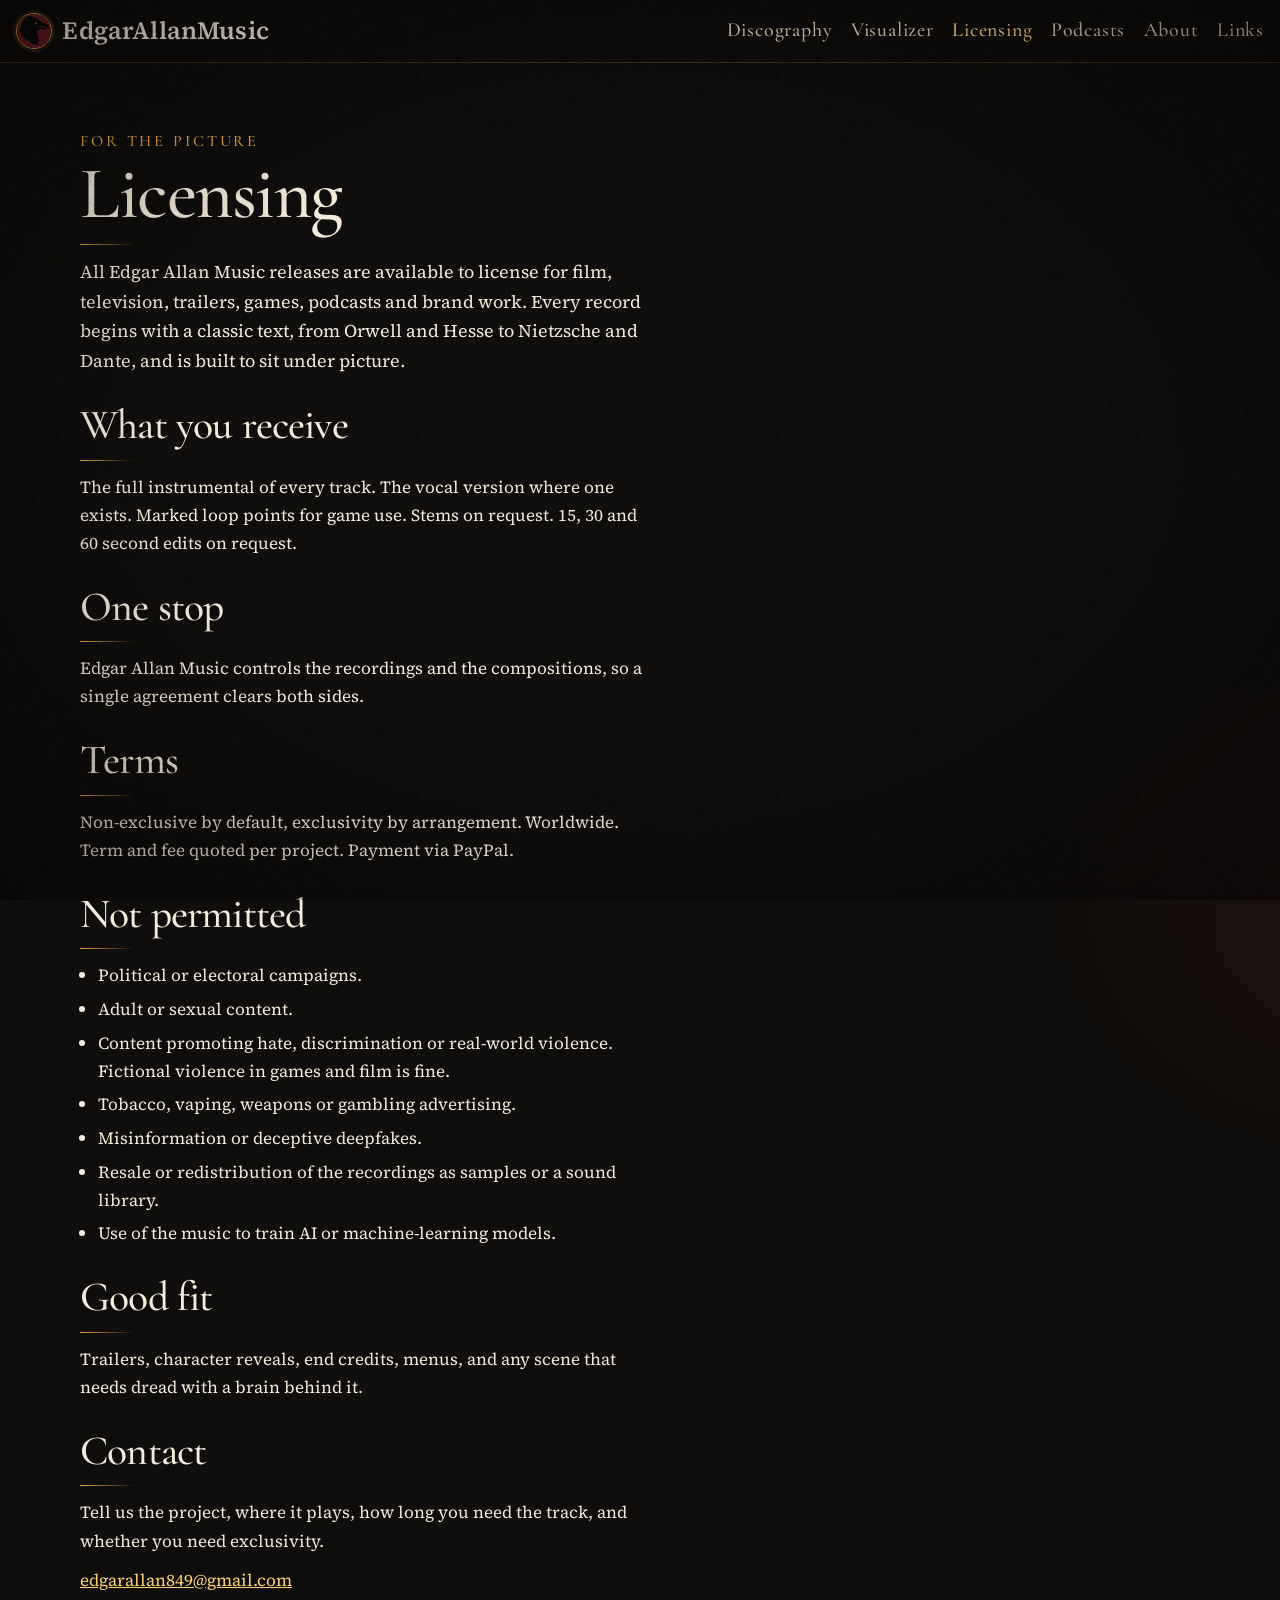
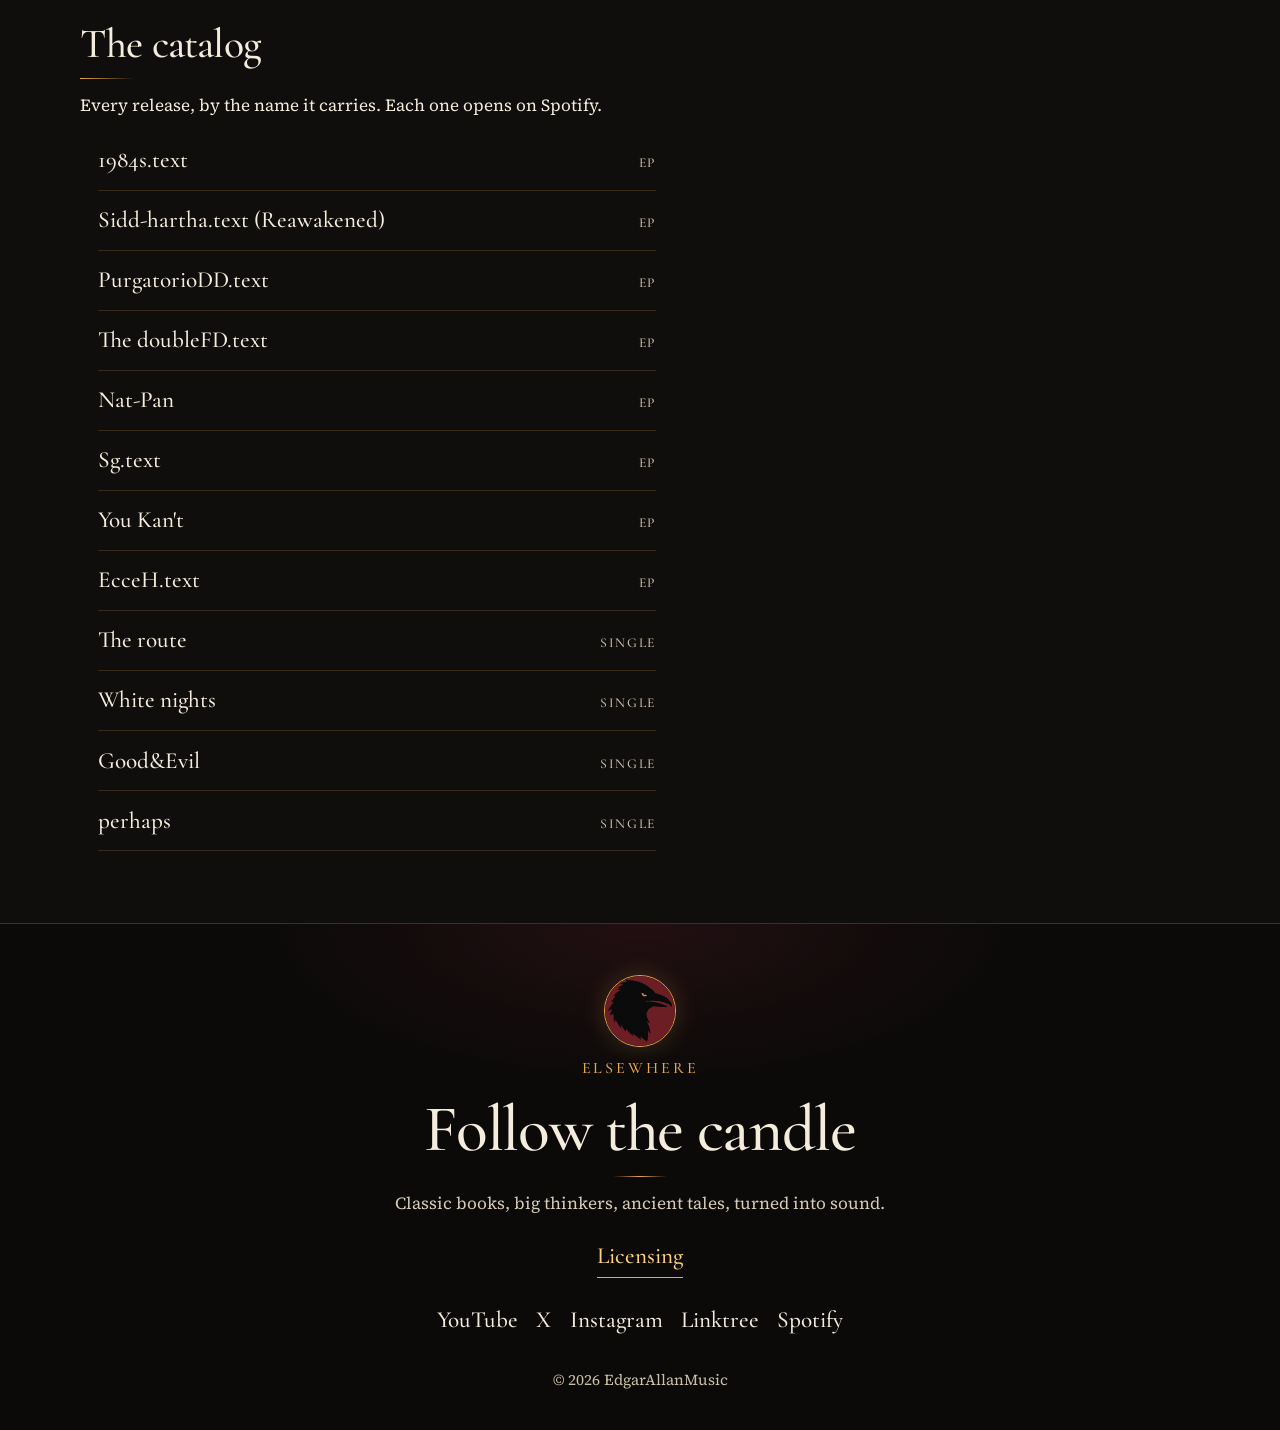
==== licensing/index.html @ a8f771af "Add a licensing page and the four confirmed Spotify albums. Nat-Pan, The route, Good&Evil, and perha" ====
<!DOCTYPE html>
<html lang="en">
<head>
  <meta charset="utf-8">
  <meta name="viewport" content="width=device-width, initial-scale=1">
  <title>Licensing — EdgarAllanMusic</title>
  <meta name="description" content="License Edgar Allan Music for film, television, trailers, games, podcasts, and brand work. One agreement clears the recording and the composition.">
  <meta name="theme-color" content="#100e0c">
  <meta name="color-scheme" content="dark">
  <link rel="canonical" href="https://edgarallanmusic.github.io/licensing/">
  <meta property="og:type" content="website">
  <meta property="og:locale" content="en_US">
  <meta property="og:site_name" content="EdgarAllanMusic">
  <meta property="og:url" content="https://edgarallanmusic.github.io/licensing/">
  <meta property="og:title" content="Licensing — EdgarAllanMusic">
  <meta property="og:description" content="License Edgar Allan Music for film, television, trailers, games, podcasts, and brand work.">
  <meta property="og:image" content="https://edgarallanmusic.github.io/assets/og.jpg">
  <meta property="og:image:width" content="1200">
  <meta property="og:image:height" content="630">
  <meta property="og:image:alt" content="A raven perched on old books beside a dripping candle, smoke curling through the dark.">
  <meta name="twitter:card" content="summary_large_image">
  <meta name="twitter:title" content="Licensing — EdgarAllanMusic">
  <meta name="twitter:description" content="License Edgar Allan Music for film, television, trailers, games, podcasts, and brand work.">
  <meta name="twitter:image" content="https://edgarallanmusic.github.io/assets/og.jpg">
  <link rel="icon" href="../favicon.ico" sizes="any">
  <link rel="icon" type="image/png" href="../assets/favicon-32.png" sizes="32x32">
  <link rel="apple-touch-icon" href="../assets/apple-touch-icon.png">
  <link rel="stylesheet" href="../css/styles.css">
  <link rel="stylesheet" href="../css/cursor.css">
  <link rel="stylesheet" href="../css/transition.css">
</head>
<body>
  <a class="skip" href="#content">Skip to content</a>
  <header class="site-header">
    <a class="brand" href="../index.html">
      <img src="../assets/raven-seal-128.png" width="36" height="36" alt="">
      <span>EdgarAllanMusic</span>
    </a>
    <button class="nav-toggle" type="button" aria-expanded="false" aria-controls="site-nav">
      <span class="sr-only">Open menu</span>
      <span class="bars" aria-hidden="true"></span>
    </button>
    <nav id="site-nav" class="site-nav" aria-label="Primary">
      <a href="../index.html#discography">Discography</a>
      <a href="../visualizer/">Visualizer</a>
      <a href="./" aria-current="page">Licensing</a>
      <a href="../index.html#podcasts">Podcasts</a>
      <a href="../index.html#about">About</a>
      <a href="../index.html#links">Links</a>
    </nav>
  </header>

  <main id="content">
    <section class="section">
      <div class="wrap prose">
        <p class="kicker">For the picture</p>
        <h1>Licensing</h1>
        <p class="lede">All Edgar Allan Music releases are available to license for film, television, trailers, games, podcasts and brand work. Every record begins with a classic text, from Orwell and Hesse to Nietzsche and Dante, and is built to sit under picture.</p>

        <h2>What you receive</h2>
        <p>The full instrumental of every track. The vocal version where one exists. Marked loop points for game use. Stems on request. 15, 30 and 60 second edits on request.</p>

        <h2>One stop</h2>
        <p>Edgar Allan Music controls the recordings and the compositions, so a single agreement clears both sides.</p>

        <h2>Terms</h2>
        <p>Non-exclusive by default, exclusivity by arrangement. Worldwide. Term and fee quoted per project. Payment via PayPal.</p>

        <h2>Not permitted</h2>
        <ul>
          <li>Political or electoral campaigns.</li>
          <li>Adult or sexual content.</li>
          <li>Content promoting hate, discrimination or real-world violence. Fictional violence in games and film is fine.</li>
          <li>Tobacco, vaping, weapons or gambling advertising.</li>
          <li>Misinformation or deceptive deepfakes.</li>
          <li>Resale or redistribution of the recordings as samples or a sound library.</li>
          <li>Use of the music to train AI or machine-learning models.</li>
        </ul>

        <h2>Good fit</h2>
        <p>Trailers, character reveals, end credits, menus, and any scene that needs dread with a brain behind it.</p>

        <h2>Contact</h2>
        <p>Tell us the project, where it plays, how long you need the track, and whether you need exclusivity.</p>
        <p><a href="mailto:edgarallan849@gmail.com?subject=Licensing%20inquiry">edgarallan849@gmail.com</a></p>

        <h2>The catalog</h2>
        <p>Every release, by the name it carries. Each one opens on Spotify.</p>
        <div id="license-catalog">
          <p class="loading">Opening the catalog…</p>
        </div>
      </div>
    </section>
  </main>

  <footer class="site-footer" id="links">
    <img class="footer-seal" src="../assets/raven-seal-128.png" width="72" height="72" alt="">
    <p class="kicker">Elsewhere</p>
    <h2>Follow the candle</h2>
    <p class="footer-tag">Classic books, big thinkers, ancient tales, turned into sound.</p>
    <nav class="footer-nav" aria-label="Site">
      <a href="./" aria-current="page">Licensing</a>
    </nav>
    <nav aria-label="Social links">
      <ul class="socials">
        <li><a href="https://www.youtube.com/@EdgarAllanMusic9" target="_blank" rel="noopener noreferrer">YouTube<span class="sr-only"> (opens in a new tab)</span></a></li>
        <li><a href="https://x.com/EdgarAllanMusic" target="_blank" rel="noopener noreferrer">X<span class="sr-only"> (opens in a new tab)</span></a></li>
        <li><a href="https://www.instagram.com/edgarallanmusic" target="_blank" rel="noopener noreferrer">Instagram<span class="sr-only"> (opens in a new tab)</span></a></li>
        <li><a href="https://linktr.ee/EdgarAllanMusic" target="_blank" rel="noopener noreferrer">Linktree<span class="sr-only"> (opens in a new tab)</span></a></li>
        <li><a href="https://open.spotify.com/artist/6aLrzuqJKxnbfmDIxSzcDb" target="_blank" rel="noopener noreferrer">Spotify<span class="sr-only"> (opens in a new tab)</span></a></li>
      </ul>
    </nav>
    <p class="colophon">© 2026 EdgarAllanMusic</p>
  </footer>
  <script src="../js/main.js"></script>
  <script src="../js/licensing.js"></script>
  <script src="../js/cursor.js"></script>
  <script src="../js/transition.js"></script>
</body>
</html>
---- css/styles.css ----
/* EdgarAllanMusic — candlelit manuscript.
   Carbon, cream, amber, wine. */

@font-face {
  font-family: "Cormorant Garamond";
  font-style: normal;
  font-weight: 500;
  font-display: swap;
  src: url("../assets/fonts/cormorant-garamond-500.woff2") format("woff2");
}

@font-face {
  font-family: "Cormorant Garamond";
  font-style: normal;
  font-weight: 600;
  font-display: swap;
  src: url("../assets/fonts/cormorant-garamond-600.woff2") format("woff2");
}

@font-face {
  font-family: "Cormorant Garamond";
  font-style: italic;
  font-weight: 500;
  font-display: swap;
  src: url("../assets/fonts/cormorant-garamond-500-italic.woff2") format("woff2");
}

@font-face {
  font-family: "Source Serif 4";
  font-style: normal;
  font-weight: 400;
  font-display: swap;
  src: url("../assets/fonts/source-serif-4-400.woff2") format("woff2");
}

@font-face {
  font-family: "Source Serif 4";
  font-style: normal;
  font-weight: 600;
  font-display: swap;
  src: url("../assets/fonts/source-serif-4-600.woff2") format("woff2");
}

:root {
  --carbon: #100e0c;
  --carbon-2: #171410;
  --ink: #070605;
  --cream: #f4ecdc;
  --cream-dim: #d8ccb6;
  --parchment: #cbbfa6;
  --amber: #e8a84a;
  --amber-hot: #ffd27a;
  --amber-deep: #a86b22;
  --wine: #7a2433;
  --wine-deep: #4c121c;
  --line: rgba(244, 236, 220, 0.14);
  --serif: "Source Serif 4", Palatino, "Palatino Linotype", "Book Antiqua", Georgia, serif;
  --display: "Cormorant Garamond", Palatino, "Palatino Linotype", Georgia, serif;
  --wrap: min(1120px, calc(100% - 2rem));
}

*,
*::before,
*::after {
  box-sizing: border-box;
}

html {
  scroll-behavior: smooth;
  color-scheme: dark;
}

body {
  margin: 0;
  min-height: 100vh;
  background:
    radial-gradient(900px 480px at 0% -10%, rgba(232, 168, 74, 0.09), transparent 55%),
    radial-gradient(720px 520px at 110% 30%, rgba(122, 36, 51, 0.16), transparent 50%),
    var(--carbon);
  color: var(--cream);
  font-family: var(--serif);
  font-size: 1.0625rem;
  line-height: 1.65;
}

body::before {
  content: "";
  position: fixed;
  inset: 0;
  pointer-events: none;
  z-index: 40;
  opacity: 0.14;
  mix-blend-mode: overlay;
  background-image: url("../assets/grain.png");
  background-size: 180px 180px;
}

body::after {
  content: "";
  position: fixed;
  inset: 0;
  pointer-events: none;
  z-index: 39;
  background: radial-gradient(ellipse at center, transparent 52%, rgba(0, 0, 0, 0.45) 100%);
}

img {
  max-width: 100%;
  height: auto;
}

a {
  color: var(--amber-hot);
}

a:hover {
  color: var(--cream);
}

:focus-visible {
  outline: 2px solid var(--amber-hot);
  outline-offset: 3px;
}

::selection {
  background: var(--wine);
  color: var(--cream);
}

.skip {
  position: absolute;
  left: 0.75rem;
  top: -4rem;
  z-index: 60;
  background: var(--amber);
  color: var(--ink);
  padding: 0.6rem 0.9rem;
  text-decoration: none;
}

.skip:focus {
  top: 0.75rem;
}

.sr-only {
  position: absolute;
  width: 1px;
  height: 1px;
  padding: 0;
  margin: -1px;
  overflow: hidden;
  clip: rect(0, 0, 0, 0);
  white-space: nowrap;
  border: 0;
}

.wrap {
  width: var(--wrap);
  margin-inline: auto;
}

.site-header {
  position: sticky;
  top: 0;
  z-index: 20;
  display: flex;
  flex-wrap: wrap;
  align-items: center;
  justify-content: space-between;
  gap: 0.4rem 1rem;
  padding: 0.7rem 1rem;
  background: rgba(16, 14, 12, 0.92);
  border-bottom: 1px solid rgba(232, 168, 74, 0.22);
  backdrop-filter: blur(12px);
}

.brand {
  display: flex;
  align-items: center;
  gap: 0.65rem;
  min-width: 0;
  color: var(--cream);
  text-decoration: none;
  font-family: var(--display);
  font-weight: 600;
  letter-spacing: 0.01em;
}

.brand span {
  font-size: 1.28rem;
  line-height: 1;
  white-space: nowrap;
}

.brand img {
  width: 36px;
  height: 36px;
  border-radius: 50%;
  object-fit: cover;
  border: 1px solid var(--amber);
  box-shadow: 0 0 0 3px rgba(232, 168, 74, 0.12);
}

.nav-toggle {
  display: inline-flex;
  align-items: center;
  justify-content: center;
  width: 44px;
  height: 44px;
  padding: 0;
  border: 1px solid var(--line);
  background: transparent;
  color: var(--cream);
}

.bars,
.bars::before,
.bars::after {
  display: block;
  width: 18px;
  height: 1px;
  background: var(--cream);
  position: relative;
}

.bars::before,
.bars::after {
  content: "";
  position: absolute;
  left: 0;
}

.bars::before {
  top: -6px;
}

.bars::after {
  top: 6px;
}

.site-nav {
  display: none;
  width: 100%;
  flex-direction: column;
  gap: 0.15rem;
  padding: 0.2rem 0 0.55rem;
}

.site-nav.is-open {
  display: flex;
}

.site-nav a {
  color: var(--cream-dim);
  text-decoration: none;
  font-family: var(--display);
  font-size: 1.35rem;
  letter-spacing: 0.04em;
  padding: 0.45rem 0.15rem;
  min-height: 44px;
  display: flex;
  align-items: center;
}

.site-nav a:hover,
.site-nav a:focus-visible,
.site-nav a[aria-current="page"] {
  color: var(--amber-hot);
}

.hero-frame {
  position: relative;
  overflow: hidden;
  background: var(--ink);
}

.hero-frame img {
  display: block;
  width: 100%;
  height: auto;
}

.hero-glow {
  position: absolute;
  left: 5%;
  top: 26%;
  width: 22%;
  aspect-ratio: 1;
  border-radius: 50%;
  pointer-events: none;
  background: radial-gradient(circle, rgba(255, 214, 130, 0.8) 0%, rgba(232, 150, 50, 0.28) 34%, rgba(232, 120, 40, 0) 70%);
  filter: blur(8px);
  mix-blend-mode: screen;
  animation: flicker 4.8s ease-in-out infinite;
}

@keyframes flicker {
  0%,
  100% {
    opacity: 0.38;
  }
  18% {
    opacity: 0.75;
  }
  33% {
    opacity: 0.42;
  }
  51% {
    opacity: 0.9;
  }
  68% {
    opacity: 0.4;
  }
  84% {
    opacity: 0.72;
  }
}

.hero-copy {
  text-align: center;
  padding: 1.8rem 1.25rem 2.6rem;
}

.hero-copy .eyebrow {
  margin: 0 0 0.45rem;
  font-family: var(--display);
  letter-spacing: 0.22em;
  text-transform: uppercase;
  color: var(--amber);
  font-size: 0.95rem;
}

.hero h1 {
  margin: 0;
  font-family: var(--display);
  font-weight: 500;
  font-size: clamp(2.5rem, 12vw, 5.75rem);
  line-height: 0.88;
  letter-spacing: -0.03em;
}

.hero h1 span {
  display: block;
  margin-top: 0.18em;
  font-style: italic;
  font-weight: 500;
  font-size: 0.42em;
  letter-spacing: 0.28em;
  text-transform: uppercase;
  color: var(--amber-hot);
}

.tagline {
  margin: 1rem auto 0;
  max-width: 34rem;
  color: var(--cream-dim);
  font-size: 1.12rem;
}

.hero-actions {
  display: flex;
  flex-wrap: wrap;
  justify-content: center;
  gap: 0.65rem;
  margin-top: 1.35rem;
}

.section {
  padding: 3.4rem 0 0.5rem;
  scroll-margin-top: 5rem;
}

.kicker {
  margin: 0 0 0.35rem;
  color: var(--amber);
  font-family: var(--display);
  font-size: 1rem;
  letter-spacing: 0.18em;
  text-transform: uppercase;
}

h1,
h2,
h3,
h4 {
  font-family: var(--display);
  font-weight: 500;
  line-height: 1.05;
  letter-spacing: -0.02em;
  color: var(--cream);
}

h1 {
  margin: 0 0 0.75rem;
  font-size: clamp(2.8rem, 7vw, 4.6rem);
}

h2 {
  margin: 0 0 0.75rem;
  font-size: clamp(2.4rem, 6vw, 4.1rem);
}

.prose h2 {
  margin-top: 1.8rem;
  font-size: clamp(1.8rem, 4vw, 2.6rem);
}

.prose ul {
  margin: 0.7rem 0 0;
  padding: 0 0 0 1.15rem;
  max-width: 64ch;
  color: var(--cream);
}

.prose li {
  margin: 0.35rem 0;
}

h1::after,
h2::after {
  content: "";
  display: block;
  width: 3.4rem;
  height: 1px;
  margin-top: 0.75rem;
  background: linear-gradient(90deg, var(--amber), transparent);
}

.hero h1::after,
.page-404 h1::after {
  content: none;
}

.lede,
.prose p,
.fine {
  max-width: 64ch;
}

.lede {
  margin: 0.2rem 0 0;
  color: var(--cream);
  font-size: 1.12rem;
}

.fine {
  margin: 0.8rem 0 0;
  color: var(--cream-dim);
}

.loading {
  margin: 1.4rem 0;
  color: var(--parchment);
  font-style: italic;
}

.featured {
  display: grid;
  gap: 1.1rem;
  margin: 1.6rem 0 2.2rem;
  padding: 1.15rem 1.1rem 1.2rem;
  border: 1px solid rgba(232, 168, 74, 0.32);
  background:
    radial-gradient(400px 180px at 0% 0%, rgba(232, 168, 74, 0.1), transparent 70%),
    rgba(255, 246, 230, 0.03);
  box-shadow: 0 16px 40px rgba(0, 0, 0, 0.28);
}

.featured h3 {
  margin: 0.15rem 0 0.45rem;
  font-size: clamp(2rem, 4vw, 2.8rem);
}

.featured p {
  margin: 0;
  color: var(--cream-dim);
}

.group-label {
  margin: 1.6rem 0 0.8rem;
  font-family: var(--display);
  font-size: 1.7rem;
  font-weight: 500;
  letter-spacing: 0.08em;
  text-transform: uppercase;
  color: var(--cream);
}

.cards {
  list-style: none;
  margin: 0;
  padding: 0;
  display: grid;
  gap: 0.95rem;
}

.cards > li {
  display: flex;
}

.card {
  display: flex;
  flex-direction: column;
  flex: 1;
  height: 100%;
  position: relative;
  padding: 1.15rem 1.1rem 1.15rem;
  background: linear-gradient(180deg, rgba(255, 246, 230, 0.045), rgba(255, 246, 230, 0.02));
  border: 1px solid var(--line);
  box-shadow: 0 12px 32px rgba(0, 0, 0, 0.28);
}

.card::before {
  content: "";
  position: absolute;
  left: 0;
  right: 0;
  top: 0;
  height: 2px;
  background: linear-gradient(90deg, transparent, var(--amber), var(--wine), transparent);
}

.card:hover {
  border-color: rgba(232, 168, 74, 0.55);
  transform: translateY(-3px);
}

.card-top {
  display: flex;
  align-items: center;
  gap: 0.6rem;
  margin: 0;
}

.format {
  display: inline-block;
  background: var(--wine-deep);
  color: var(--cream);
  border: 1px solid rgba(232, 168, 74, 0.28);
  font-family: var(--display);
  font-size: 0.78rem;
  letter-spacing: 0.16em;
  text-transform: uppercase;
  padding: 0.12rem 0.45rem;
}

.year {
  color: var(--parchment);
  font-family: var(--display);
  letter-spacing: 0.12em;
  font-size: 0.95rem;
}

.card h3 {
  margin: 0.45rem 0 0.35rem;
  font-size: clamp(1.7rem, 2.4vw, 2.15rem);
}

.origin {
  margin: 0;
  color: var(--cream-dim);
}

.origin strong {
  color: var(--cream);
  font-weight: 600;
}

.genre {
  display: inline-block;
  margin: 0.55rem 0 0;
  color: var(--amber-hot);
  font-family: var(--display);
  font-size: 1.05rem;
  letter-spacing: 0.08em;
  font-variant: small-caps;
}

.summary {
  margin: 0.75rem 0 0;
  color: var(--cream);
}

.actions {
  display: flex;
  flex-wrap: wrap;
  gap: 0.5rem;
  margin-top: auto;
  padding-top: 1.05rem;
}

.btn {
  display: inline-flex;
  align-items: center;
  justify-content: center;
  min-height: 44px;
  padding: 0.55rem 1.05rem;
  border-radius: 999px;
  border: 1px solid transparent;
  background: transparent;
  color: var(--cream);
  font-family: var(--serif);
  font-size: 1rem;
  line-height: 1.2;
  text-decoration: none;
}

.btn-amber {
  background: linear-gradient(180deg, #f2c98a, #d3923a);
  color: #1a1208;
  border-color: #a86b22;
}

.btn-amber:hover,
.btn-amber:focus-visible {
  color: #1a1208;
  background: linear-gradient(180deg, #ffe0a8, #e0a44a);
}

.btn-ghost {
  border-color: rgba(244, 236, 220, 0.32);
}

.btn-ghost:hover,
.btn-ghost:focus-visible {
  border-color: var(--amber);
  color: var(--amber-hot);
}

.editions {
  list-style: none;
  margin: 0.75rem 0 0;
  padding: 0;
}

.editions a {
  text-underline-offset: 0.18em;
}

.placeholder {
  margin: 1rem 0 0;
  padding: 0.75rem 0.8rem;
  border: 1px dashed rgba(232, 168, 74, 0.6);
  color: var(--cream-dim);
}

.placeholder strong {
  color: var(--amber-hot);
  font-family: var(--display);
  font-weight: 600;
  letter-spacing: 0.14em;
  text-transform: uppercase;
  font-size: 0.92rem;
}

.embed-panel iframe {
  display: block;
  width: 100%;
  border: 0;
  border-radius: 12px;
}

.embed-panel:not([hidden]) {
  margin-top: 0.9rem;
}

.band {
  margin: 0;
}

.band img {
  display: block;
  width: 100%;
  height: auto;
  border-top: 1px solid rgba(232, 168, 74, 0.2);
  border-bottom: 1px solid rgba(232, 168, 74, 0.2);
}

.band figcaption {
  width: var(--wrap);
  margin: 0.7rem auto 0;
  color: var(--parchment);
  font-family: var(--display);
  font-style: italic;
  font-size: 1.2rem;
}

.podcast-layout {
  display: grid;
  gap: 1.2rem;
  margin-top: 1.3rem;
}

.episode-list {
  list-style: none;
  margin: 0.8rem 0 0;
  padding: 0;
  display: grid;
  gap: 0.55rem;
}

.episode-list a {
  color: var(--cream);
  text-decoration: none;
  display: flex;
  min-height: 44px;
  align-items: center;
  justify-content: space-between;
  gap: 1rem;
  padding: 0.55rem 0.75rem;
  border: 1px solid var(--line);
}

.episode-list a:hover,
.episode-list a:focus-visible {
  border-color: rgba(232, 168, 74, 0.55);
  color: var(--amber-hot);
}

.episode-list small {
  color: var(--parchment);
  letter-spacing: 0.08em;
  text-transform: uppercase;
  font-family: var(--display);
  font-size: 0.85rem;
}

.about-grid {
  display: grid;
  gap: 0.4rem;
}

.prose h3 {
  margin: 1.6rem 0 0.4rem;
  font-size: 2rem;
}

.prose p {
  margin: 0.7rem 0 0;
}

.drop::first-letter {
  font-family: var(--display);
  font-weight: 600;
  float: left;
  font-size: 3.5rem;
  line-height: 0.8;
  padding: 0.12rem 0.4rem 0 0;
  color: var(--amber-hot);
}

.site-footer {
  margin-top: 4rem;
  padding: 3.2rem 1.15rem 2.4rem;
  text-align: center;
  border-top: 1px solid rgba(232, 168, 74, 0.24);
  background:
    radial-gradient(520px 220px at 50% 0%, rgba(122, 36, 51, 0.2), transparent 70%),
    #0c0a09;
  scroll-margin-top: 5rem;
}

.footer-seal {
  width: 72px;
  height: 72px;
  border-radius: 50%;
  object-fit: cover;
  border: 1px solid var(--amber);
  box-shadow: 0 0 24px rgba(232, 168, 74, 0.2);
}

.site-footer h2 {
  margin-top: 0.8rem;
}

.site-footer h2::after {
  margin-inline: auto;
  background: linear-gradient(90deg, transparent, var(--amber), transparent);
}

.footer-tag {
  margin: 0.4rem auto 0;
  max-width: 36rem;
  color: var(--cream-dim);
}

.footer-nav {
  margin-top: 1.1rem;
}

.footer-nav a {
  color: var(--cream);
  text-decoration: none;
  font-family: var(--display);
  font-size: 1.45rem;
  min-height: 44px;
  display: inline-flex;
  align-items: center;
  border-bottom: 1px solid transparent;
}

.footer-nav a:hover,
.footer-nav a:focus-visible,
.footer-nav a[aria-current="page"] {
  color: var(--amber-hot);
  border-bottom-color: var(--amber);
}

.license-list {
  margin: 0.4rem 0 0;
  padding: 0;
  list-style: none;
}

.license-list li {
  margin: 0;
  border-bottom: 1px solid rgba(232, 168, 74, 0.18);
}

.license-list a {
  display: flex;
  align-items: baseline;
  justify-content: space-between;
  gap: 1rem;
  min-height: 44px;
  padding: 0.65rem 0;
  color: var(--cream);
  text-decoration: none;
  font-family: var(--display);
  font-size: 1.45rem;
}

.license-list a:hover,
.license-list a:focus-visible {
  color: var(--amber-hot);
}

.license-list small {
  color: var(--parchment);
  font-family: var(--display);
  font-size: 0.85rem;
  letter-spacing: 0.12em;
  text-transform: uppercase;
}

.socials {
  display: flex;
  flex-wrap: wrap;
  justify-content: center;
  gap: 0.35rem 1.15rem;
  list-style: none;
  margin: 1.3rem 0 0;
  padding: 0;
}

.socials a {
  color: var(--cream);
  text-decoration: none;
  font-family: var(--display);
  font-size: 1.45rem;
  min-height: 44px;
  display: inline-flex;
  align-items: center;
  border-bottom: 1px solid transparent;
}

.socials a:hover,
.socials a:focus-visible {
  color: var(--amber-hot);
  border-bottom-color: var(--amber);
}

.colophon {
  margin: 1.5rem 0 0;
  color: var(--parchment);
  font-size: 0.95rem;
}

.catalog-error {
  margin-top: 1rem;
  padding: 0.8rem 0.9rem;
  border: 1px solid rgba(122, 36, 51, 0.8);
  color: var(--cream);
}

.page-404 .lost {
  padding: 0 0 3rem;
  text-align: center;
}

.lost-frame {
  position: relative;
  background: var(--ink);
}

.lost-frame img {
  display: block;
  width: 100%;
  height: auto;
}

.lost-num {
  position: absolute;
  inset: 0;
  display: grid;
  place-items: center;
  margin: 0;
  font-family: var(--display);
  font-weight: 500;
  font-size: clamp(4.5rem, 14vw, 8.5rem);
  letter-spacing: 0.12em;
  color: var(--cream);
  text-shadow: 0 0 28px rgba(232, 168, 74, 0.45);
}

.page-404 h1 {
  margin: 1.4rem auto 0.6rem;
  max-width: 18ch;
  font-family: var(--display);
  font-weight: 500;
  font-size: clamp(2.2rem, 6vw, 3.6rem);
  line-height: 1.05;
}

.page-404 .lost p {
  max-width: 38rem;
  margin: 0.4rem auto 1.2rem;
  color: var(--cream-dim);
}

@media (min-width: 800px) {
  .lost-frame img {
    width: 100%;
    height: 58vh;
    object-fit: cover;
    object-position: center;
  }
}

@media (min-width: 720px) {
  .brand span {
    font-size: 1.55rem;
  }

  .cards {
    grid-template-columns: 1fr 1fr;
  }
}

@media (min-width: 800px) {
  .nav-toggle {
    display: none;
  }

  .site-nav {
    display: flex;
    flex-direction: row;
    align-items: center;
    width: auto;
    gap: 0.3rem 1.15rem;
    padding: 0;
  }

  .site-nav a {
    min-height: 0;
    padding: 0.2rem 0;
    font-size: 1.25rem;
  }

  .hero {
    display: grid;
  }

  .hero-frame,
  .hero-copy {
    grid-area: 1 / 1;
  }

  .hero-copy {
    z-index: 2;
    place-self: center;
    width: min(44rem, 78%);
    padding: 1.6rem 1.4rem 1.8rem;
    background: radial-gradient(ellipse at center, rgba(8, 7, 6, 0.78) 0%, rgba(8, 7, 6, 0.5) 52%, rgba(8, 7, 6, 0) 76%);
  }

  .featured {
    grid-template-columns: minmax(0, 0.85fr) minmax(0, 1.15fr);
    align-items: center;
    gap: 1.5rem;
    padding: 1.4rem 1.4rem 1.4rem 1.7rem;
  }

  .podcast-layout {
    grid-template-columns: minmax(0, 0.9fr) minmax(0, 1.1fr);
    align-items: start;
    gap: 1.6rem;
  }
}

@media (min-width: 1040px) {
  .cards {
    grid-template-columns: 1fr 1fr 1fr;
  }
}

@media (prefers-reduced-motion: reduce) {
  html {
    scroll-behavior: auto;
  }

  .hero-glow {
    animation: none;
    opacity: 0.45;
  }

  .card:hover {
    transform: none;
  }
}

@media (forced-colors: active) {
  .btn,
  .card,
  .format,
  .placeholder,
  .episode-list a {
    border: 1px solid CanvasText;
  }

  .hero-glow,
  body::before,
  body::after {
    display: none;
  }
}
---- css/cursor.css ----
/* Candle-quill cursor. Hotspot is the flame tip (6, 4 on the 32px image).
   The image-set line is the 2x asset on dense screens. auto / pointer / text
   remain if the image cannot be used. */

html {
  cursor: url("../assets/cursor/flame-32.png") 6 4, auto;
  cursor: image-set(
    url("../assets/cursor/flame-32.png") 1x,
    url("../assets/cursor/flame-64.png") 2x
  ) 6 4, auto;
}

a[href],
a.btn,
button,
.btn,
.nav-toggle,
summary,
label,
[role="button"],
input[type="button"],
input[type="submit"],
input[type="reset"],
input[type="checkbox"],
input[type="radio"],
input[type="range"],
input[type="file"] {
  cursor: url("../assets/cursor/flame-hot-32.png") 6 4, pointer;
  cursor: image-set(
    url("../assets/cursor/flame-hot-32.png") 1x,
    url("../assets/cursor/flame-hot-64.png") 2x
  ) 6 4, pointer;
}

input:not([type="button"]):not([type="submit"]):not([type="reset"]):not([type="checkbox"]):not([type="radio"]):not([type="range"]):not([type="file"]):not([type="color"]):not([type="image"]),
textarea,
select,
[contenteditable="true"] {
  cursor: text;
}

html.cursor-hidden,
html.cursor-hidden * {
  cursor: none !important;
}

.ember {
  position: fixed;
  z-index: 2;
  width: 6px;
  height: 6px;
  margin: -3px 0 0 -3px;
  border-radius: 50%;
  pointer-events: none;
  background: radial-gradient(circle, #fff6e4 0%, #e8a84a 42%, rgba(232, 168, 74, 0) 72%);
  animation: ember-fade 680ms ease-out forwards;
}

@keyframes ember-fade {
  to {
    opacity: 0;
    transform: translate3d(0, -10px, 0) scale(0.35);
  }
}

@media (prefers-reduced-motion: reduce) {
  .ember {
    display: none;
    animation: none;
  }
}
---- css/transition.css ----
/* Cross-document passage between the house and the visualizer.
   Browsers that understand @view-transition run this on their own.
   js/transition.js covers the rest with the same timing. */

@view-transition {
  navigation: auto;
}

::view-transition-old(root) {
  animation: 820ms cubic-bezier(0.4, 0, 0.2, 1) vt-iris-out both;
}

::view-transition-new(root) {
  animation: 820ms cubic-bezier(0.4, 0, 0.2, 1) vt-iris-in both;
}

@keyframes vt-iris-out {
  0% {
    opacity: 1;
    clip-path: circle(140% at 14% 68%);
  }
  100% {
    opacity: 0.15;
    clip-path: circle(0% at 14% 68%);
    filter: sepia(0.35) brightness(0.55);
  }
}

@keyframes vt-iris-in {
  0% {
    opacity: 0.2;
    clip-path: circle(0% at 14% 68%);
    filter: sepia(0.45) brightness(1.35);
  }
  100% {
    opacity: 1;
    clip-path: circle(140% at 14% 68%);
    filter: none;
  }
}

.vt-fallback {
  position: fixed;
  inset: 0;
  z-index: 80;
  pointer-events: none;
  background:
    radial-gradient(circle at 14% 68%, rgba(255, 214, 140, 0.72), rgba(122, 36, 51, 0.45) 26%, rgba(8, 7, 6, 0.94) 62%);
  animation: vt-cover 780ms cubic-bezier(0.4, 0, 0.2, 1) forwards;
}

@keyframes vt-cover {
  from { opacity: 0; }
  to { opacity: 1; }
}

.vt-fallback.is-reduced {
  background: #0b0a09;
  animation-duration: 180ms;
}

@media (prefers-reduced-motion: reduce) {
  ::view-transition-old(root) {
    animation: 180ms linear vt-fade-out both;
  }
  ::view-transition-new(root) {
    animation: 180ms linear vt-fade-in both;
  }
}

@keyframes vt-fade-out {
  to { opacity: 0; }
}

@keyframes vt-fade-in {
  from { opacity: 0; }
  to { opacity: 1; }
}
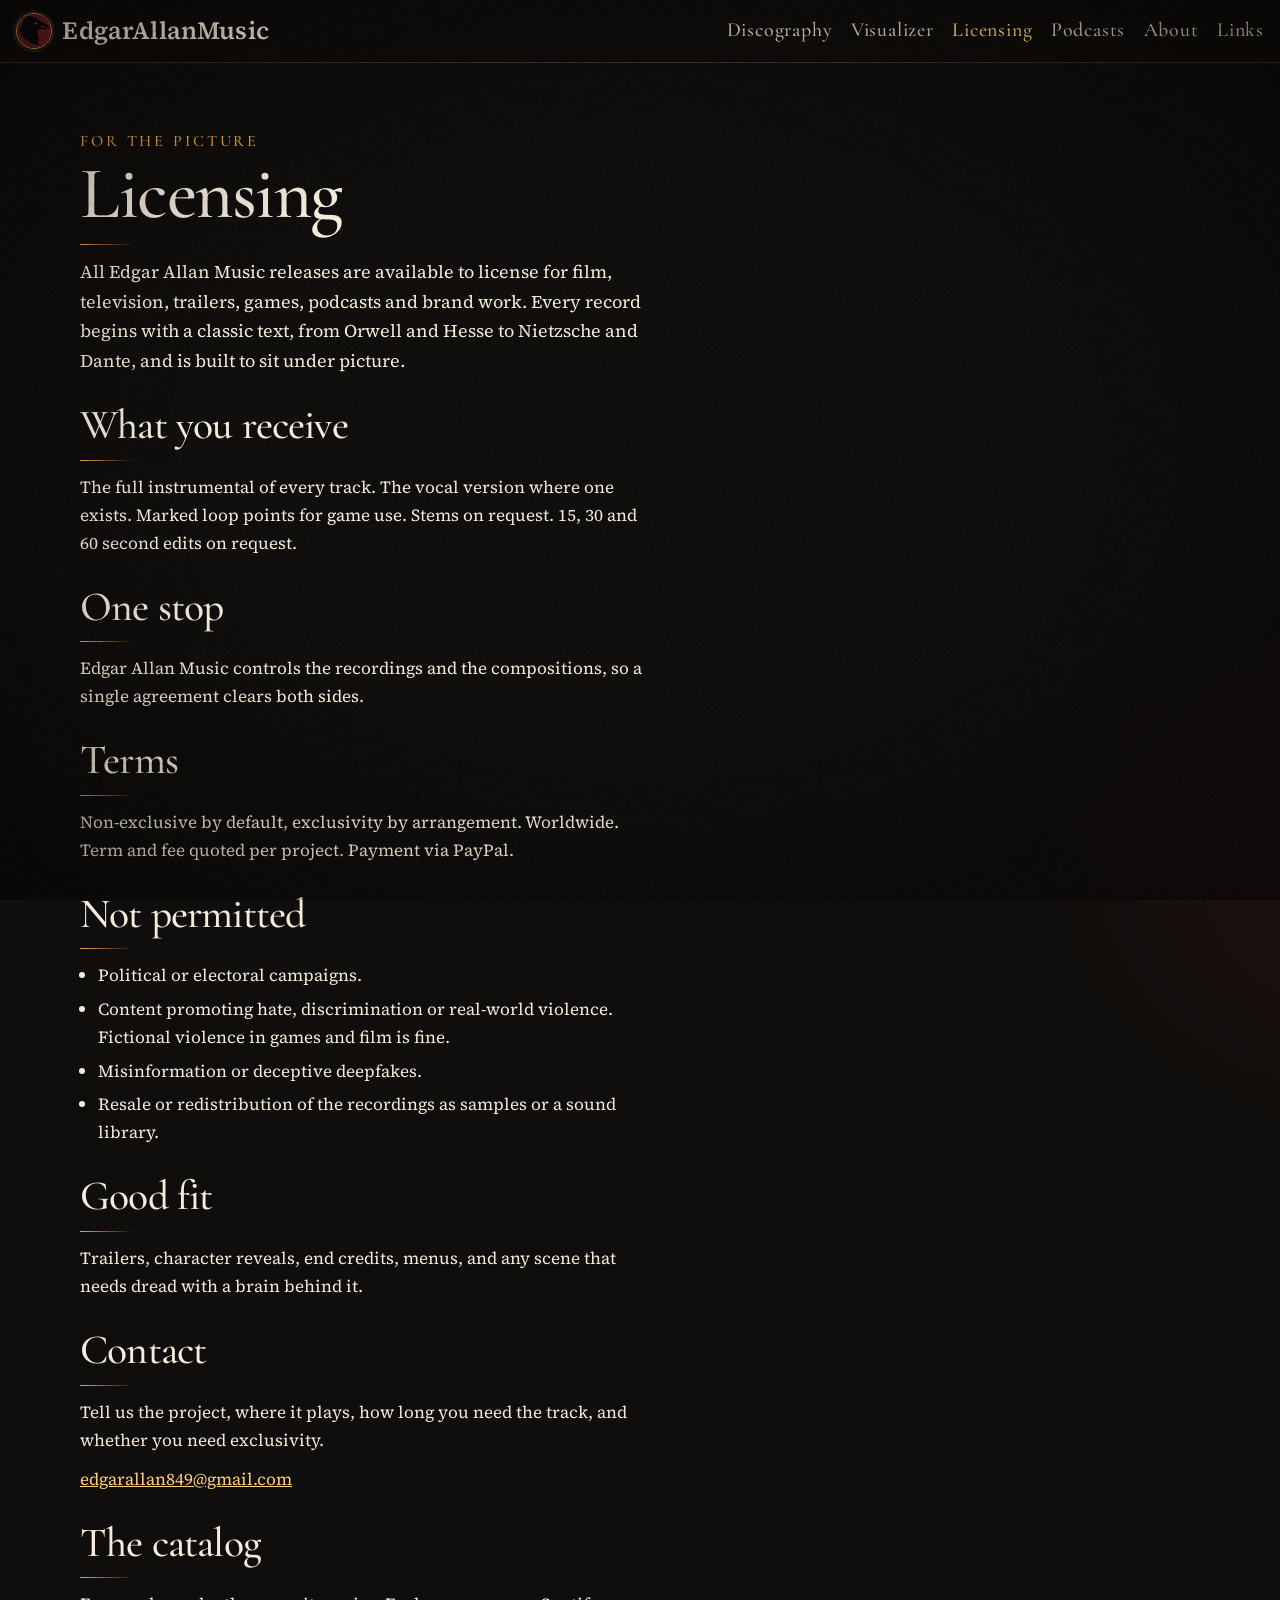
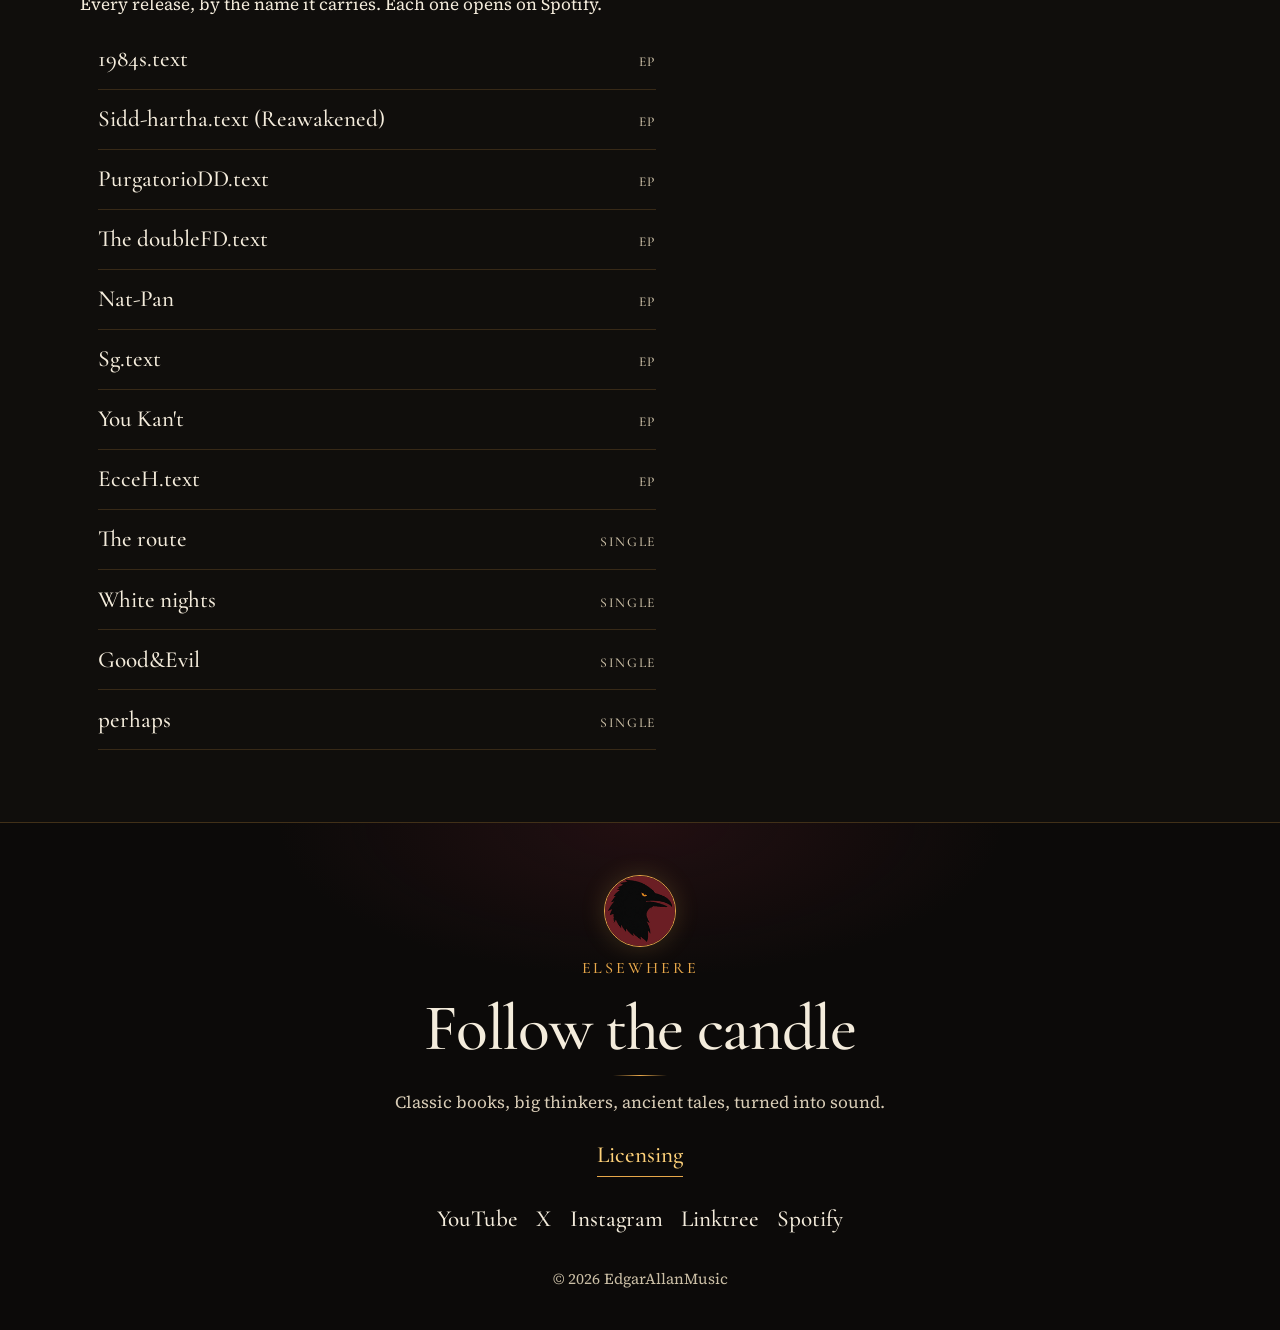
==== commit b45ef3a3: "Narrow the licensing restrictions. Political campaigns, hate and real-world violence, misinformation" ====
--- a/licensing/index.html
+++ b/licensing/index.html
@@ -69,12 +69,9 @@
         <h2>Not permitted</h2>
         <ul>
           <li>Political or electoral campaigns.</li>
-          <li>Adult or sexual content.</li>
           <li>Content promoting hate, discrimination or real-world violence. Fictional violence in games and film is fine.</li>
-          <li>Tobacco, vaping, weapons or gambling advertising.</li>
           <li>Misinformation or deceptive deepfakes.</li>
           <li>Resale or redistribution of the recordings as samples or a sound library.</li>
-          <li>Use of the music to train AI or machine-learning models.</li>
         </ul>
 
         <h2>Good fit</h2>
